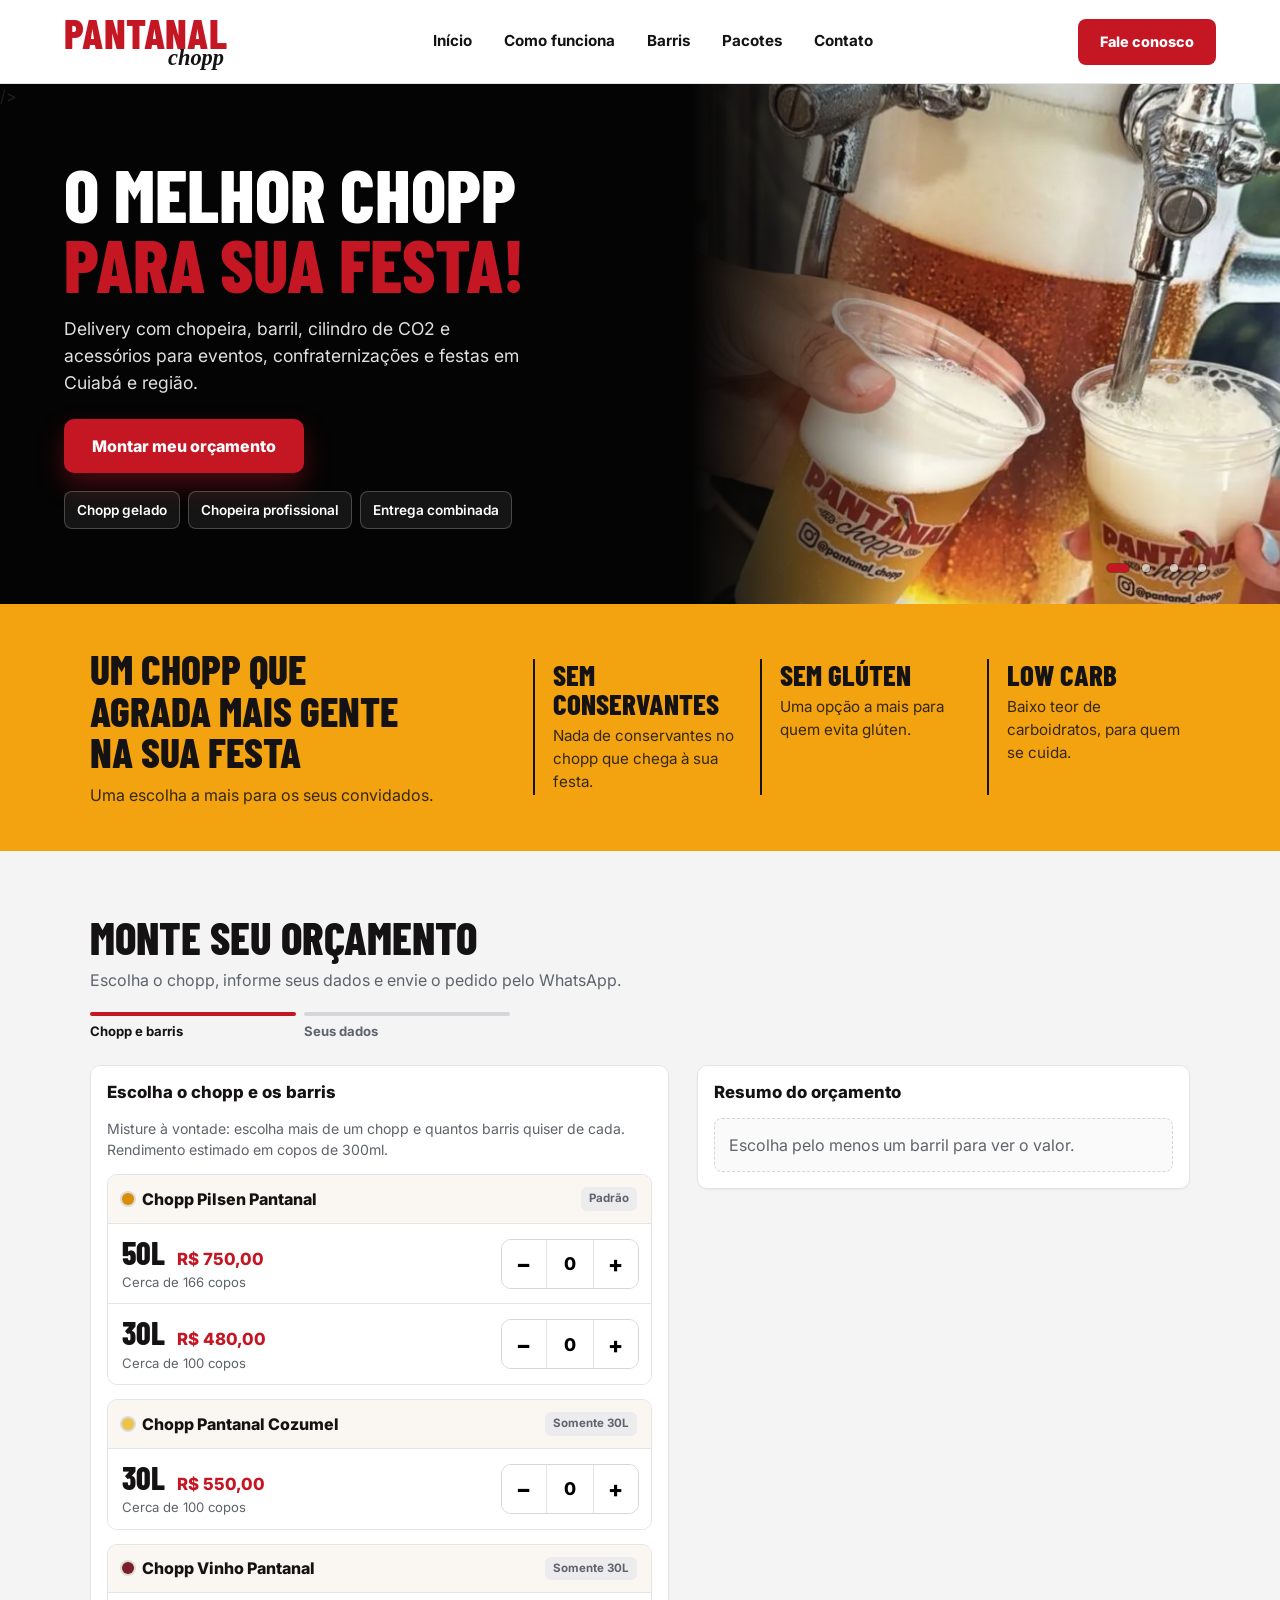
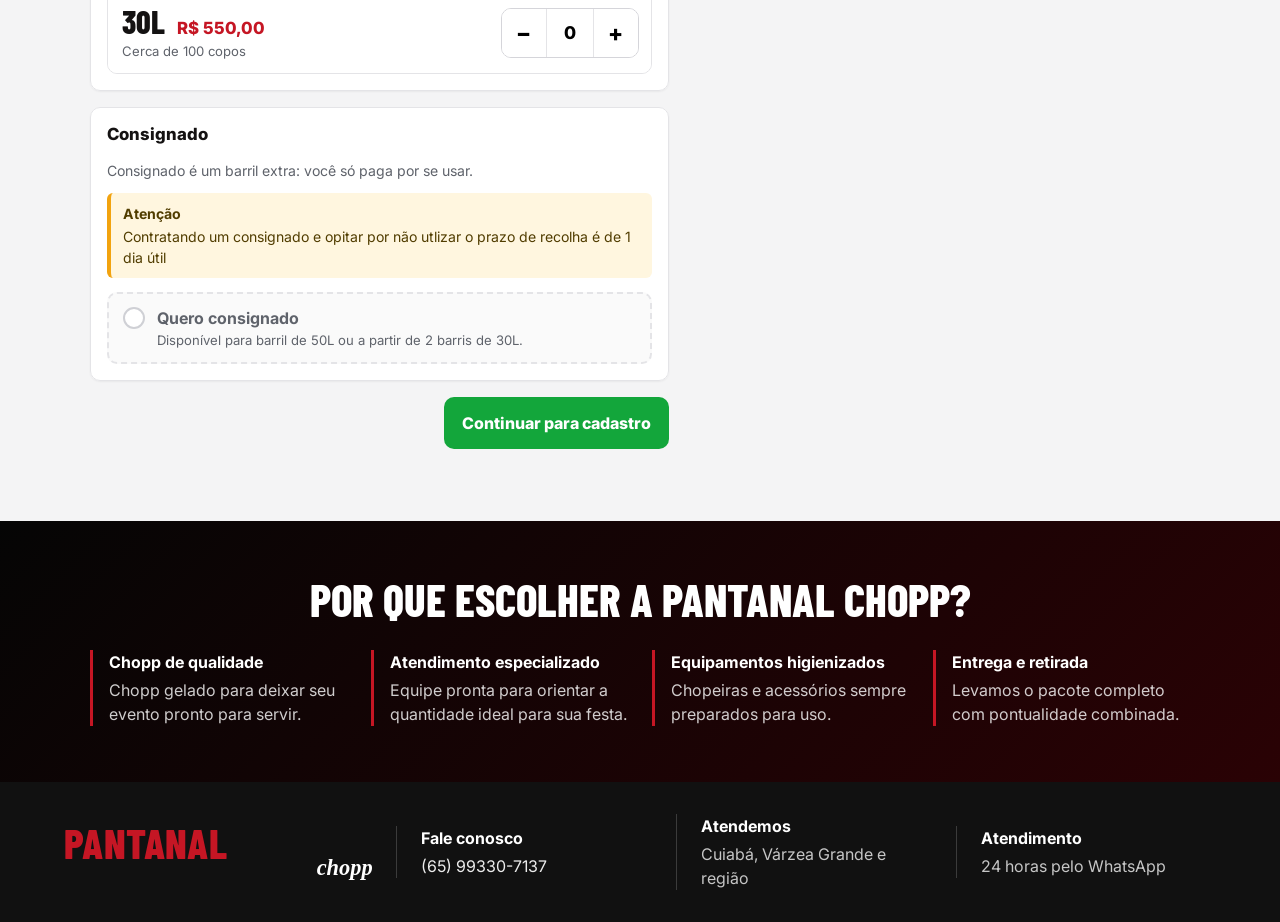
==== atualizado/index (2).html @ a0711509 "Atualizando o projeto com novas alterações" ====
<!doctype html>
<html lang="pt-BR">
  <head>
    <meta charset="UTF-8" />
    <meta name="viewport" content="width=device-width, initial-scale=1.0, viewport-fit=cover" />
    <meta name="theme-color" content="#040404" />
    <title>Pantanal Chopp | Orçamento via WhatsApp</title>
    <link rel="preconnect" href="https://fonts.googleapis.com" />
    <link rel="preconnect" href="https://fonts.gstatic.com" crossorigin />
    <link
      href="https://fonts.googleapis.com/css2?family=Barlow+Condensed:wght@700;800&family=Inter:wght@400;500;600;700;800&display=swap"
      rel="stylesheet"
    />
    <link rel="stylesheet" href="styles (2).css" />
  </head>
  <body>
    <header class="site-header">
      <a class="brand" href="#inicio" aria-label="Pantanal Chopp">
        <span>Pantanal</span>
        <small>chopp</small>
      </a>

      <nav class="main-nav" id="mainNav" aria-label="Navegação principal">
        <a href="#inicio">Início</a>
        <a href="#como-funciona">Como funciona</a>
        <a href="#barris">Barris</a>
        <a href="#orcamento">Pacotes</a>
        <a href="#contato">Contato</a>
      </nav>

      <div class="header-actions">
        <a class="header-whatsapp" href="https://wa.me/5565993307137" target="_blank" rel="noopener">
          <span class="label-long">Fale conosco</span><span class="label-short">WhatsApp</span>
        </a>
        <button class="menu-toggle" id="menuToggle" type="button" aria-label="Abrir menu" aria-expanded="false" aria-controls="mainNav">
          <span></span><span></span><span></span>
        </button>
      </div>
    </header>

    <main>
      <section class="hero" id="inicio">
        <div class="hero-figure" id="heroFigure" role="group" aria-roledescription="carrossel" aria-label="Fotos da Pantanal Chopp">
       
          />
          <img
            class="hero-slide hero-slide--photo"
            src="slide-copos.jpg"
            alt="Dois copos de chopp Pantanal sendo servidos na chopeira"
            width="597"
            height="818"
            aria-hidden="true"
            style="--pos-m: center 80%; --pos-d: center 55%"
          />
          <img
            class="hero-slide hero-slide--photo"
            src="slide-campeao.jpg"
            alt="Pantanal Chopp Cuiabá, campeão no concurso Brasil Cup, com taça de chopp e troféus"
            width="778"
            height="984"
            aria-hidden="true"
            style="--pos-m: center 6%; --pos-d: center 10%"
          />
          <img
            class="hero-slide hero-slide--photo"
            src="slide-caneca.jpg"
            alt="Caneca de chopp gelada com a marca Pantanal Chopp"
            width="1024"
            height="1024"
            aria-hidden="true"
            style="--pos-m: center 50%; --pos-d: center 45%"
          />
          <img
            class="hero-slide hero-slide--photo"
            src="slide-caneca-rosa.jpg"
            alt="Mulher segurando caneca de chopp Pantanal Chopp em uma festa"
            width="680"
            height="1024"
            aria-hidden="true"
            style="--pos-m: center 50%; --pos-d: center 50%"
          />
          <div class="hero-dots" id="heroDots"></div>
        </div>

        <div class="hero-content">
          <h1>O melhor chopp <span>para sua festa!</span></h1>
          <p>
            Delivery com chopeira, barril, cilindro de CO2 e acessórios para eventos,
            confraternizações e festas em Cuiabá e região.
          </p>

          <a class="hero-cta" href="#orcamento">Montar meu orçamento</a>

          <ul class="hero-badges" aria-label="Diferenciais">
            <li>Chopp gelado</li>
            <li>Chopeira profissional</li>
            <li>Entrega combinada</li>
          </ul>
        </div>
      </section>

      <section class="perks" aria-labelledby="perks-title">
        <div class="perks-inner">
          <div class="perks-lead">
            <h2 id="perks-title">Um chopp que agrada mais gente na sua festa</h2>
            <p>Uma escolha a mais para os seus convidados.</p>
          </div>

          <ul class="perks-list">
            <li>
              <strong>Sem conservantes</strong>
              <span>Nada de conservantes no chopp que chega à sua festa.</span>
            </li>
            <li>
              <strong>Sem glúten</strong>
              <span>Uma opção a mais para quem evita glúten.</span>
            </li>
            <li>
              <strong>Low carb</strong>
              <span>Baixo teor de carboidratos, para quem se cuida.</span>
            </li>
          </ul>
        </div>
      </section>

      <section class="budget-section" id="orcamento">
        <div class="section-heading">
          <h2>Monte seu orçamento</h2>
          <p>Escolha o chopp, informe seus dados e envie o pedido pelo WhatsApp.</p>
        </div>

        <form class="budget-grid" id="budgetForm" data-step="1" novalidate>
          <ol class="progress" aria-label="Etapas do orçamento">
            <li><span>Chopp e barris</span></li>
            <li><span>Seus dados</span></li>
          </ol>

          <div class="steps">
            <section class="form-step is-active" data-step="1" aria-label="Etapa de orçamento">
              <fieldset class="panel" id="barris">
                <legend>Escolha o chopp e os barris</legend>
                <p class="panel-hint">Misture à vontade: escolha mais de um chopp e quantos barris quiser de cada. Rendimento estimado em copos de 300ml.</p>

                <div class="beer-list">
                  <div class="beer" role="group" aria-labelledby="beer-pilsen" style="--beer: #d98e04">
                    <div class="beer-head">
                      <h3 id="beer-pilsen">Chopp Pilsen Pantanal</h3>
                      <span class="beer-tag">Padrão</span>
                    </div>
                    <div class="keg-row">
                      <div class="keg-info">
                        <strong>50L</strong>
                        <small>Cerca de 166 copos</small>
                        <em>R$ 750,00</em>
                      </div>
                      <div class="quantity-control keg-qty" role="group" aria-label="Quantidade de barris de 50L de Chopp Pilsen Pantanal">
                        <button type="button" data-target="qty-pilsen-50" data-delta="-1" aria-label="Diminuir barris de 50L de Chopp Pilsen Pantanal">−</button>
                        <input
                          id="qty-pilsen-50"
                          name="qty-pilsen-50"
                          type="number"
                          min="0"
                          max="20"
                          value="0"
                          inputmode="numeric"
                          data-keg
                          data-beer="Chopp Pilsen Pantanal"
                          data-short="Pilsen"
                          data-size="50L"
                          data-liters="50"
                          data-cups="166"
                          data-price="750"
                          aria-label="Quantidade de barris de 50L de Chopp Pilsen Pantanal"
                        />
                        <button type="button" data-target="qty-pilsen-50" data-delta="1" aria-label="Aumentar barris de 50L de Chopp Pilsen Pantanal">+</button>
                      </div>
                    </div>
                    <div class="keg-row">
                      <div class="keg-info">
                        <strong>30L</strong>
                        <small>Cerca de 100 copos</small>
                        <em>R$ 480,00</em>
                      </div>
                      <div class="quantity-control keg-qty" role="group" aria-label="Quantidade de barris de 30L de Chopp Pilsen Pantanal">
                        <button type="button" data-target="qty-pilsen-30" data-delta="-1" aria-label="Diminuir barris de 30L de Chopp Pilsen Pantanal">−</button>
                        <input
                          id="qty-pilsen-30"
                          name="qty-pilsen-30"
                          type="number"
                          min="0"
                          max="20"
                          value="0"
                          inputmode="numeric"
                          data-keg
                          data-beer="Chopp Pilsen Pantanal"
                          data-short="Pilsen"
                          data-size="30L"
                          data-liters="30"
                          data-cups="100"
                          data-price="480"
                          aria-label="Quantidade de barris de 30L de Chopp Pilsen Pantanal"
                        />
                        <button type="button" data-target="qty-pilsen-30" data-delta="1" aria-label="Aumentar barris de 30L de Chopp Pilsen Pantanal">+</button>
                      </div>
                    </div>
                  </div>
                  <div class="beer" role="group" aria-labelledby="beer-cozumel" style="--beer: #ecc24a">
                    <div class="beer-head">
                      <h3 id="beer-cozumel">Chopp Pantanal Cozumel</h3>
                      <span class="beer-tag">Somente 30L</span>
                    </div>
                    <div class="keg-row">
                      <div class="keg-info">
                        <strong>30L</strong>
                        <small>Cerca de 100 copos</small>
                        <em>R$ 550,00</em>
                      </div>
                      <div class="quantity-control keg-qty" role="group" aria-label="Quantidade de barris de 30L de Chopp Pantanal Cozumel">
                        <button type="button" data-target="qty-cozumel-30" data-delta="-1" aria-label="Diminuir barris de 30L de Chopp Pantanal Cozumel">−</button>
                        <input
                          id="qty-cozumel-30"
                          name="qty-cozumel-30"
                          type="number"
                          min="0"
                          max="20"
                          value="0"
                          inputmode="numeric"
                          data-keg
                          data-beer="Chopp Pantanal Cozumel"
                          data-short="Cozumel"
                          data-size="30L"
                          data-liters="30"
                          data-cups="100"
                          data-price="550"
                          aria-label="Quantidade de barris de 30L de Chopp Pantanal Cozumel"
                        />
                        <button type="button" data-target="qty-cozumel-30" data-delta="1" aria-label="Aumentar barris de 30L de Chopp Pantanal Cozumel">+</button>
                      </div>
                    </div>
                  </div>
                  <div class="beer" role="group" aria-labelledby="beer-vinho" style="--beer: #7b1e2c">
                    <div class="beer-head">
                      <h3 id="beer-vinho">Chopp Vinho Pantanal</h3>
                      <span class="beer-tag">Somente 30L</span>
                    </div>
                    <div class="keg-row">
                      <div class="keg-info">
                        <strong>30L</strong>
                        <small>Cerca de 100 copos</small>
                        <em>R$ 550,00</em>
                      </div>
                      <div class="quantity-control keg-qty" role="group" aria-label="Quantidade de barris de 30L de Chopp Vinho Pantanal">
                        <button type="button" data-target="qty-vinho-30" data-delta="-1" aria-label="Diminuir barris de 30L de Chopp Vinho Pantanal">−</button>
                        <input
                          id="qty-vinho-30"
                          name="qty-vinho-30"
                          type="number"
                          min="0"
                          max="20"
                          value="0"
                          inputmode="numeric"
                          data-keg
                          data-beer="Chopp Vinho Pantanal"
                          data-short="Vinho"
                          data-size="30L"
                          data-liters="30"
                          data-cups="100"
                          data-price="550"
                          aria-label="Quantidade de barris de 30L de Chopp Vinho Pantanal"
                        />
                        <button type="button" data-target="qty-vinho-30" data-delta="1" aria-label="Aumentar barris de 30L de Chopp Vinho Pantanal">+</button>
                      </div>
                    </div>
                  </div>
                </div>

                <p class="form-error" id="budgetError" role="alert"></p>
              </fieldset>

              <fieldset class="panel consign-panel is-locked" id="consignPanel">
                <legend>Consignado</legend>
                <p class="panel-hint">Consignado é um barril extra: você só paga por se usar.</p>

                <div class="consign-warning" role="note">
                  <strong>Atenção</strong>
                  <p>Contratando um consignado e opitar por não utlizar o prazo de recolha é de 1 dia útil</p>
                </div>

                <label class="consign-toggle">
                  <input type="checkbox" id="consignado" name="consignado" disabled />
                  <span class="check"></span>
                  <span class="consign-text">
                    <strong>Quero consignado</strong>
                    <small id="consignHint">Disponível para barril de 50L ou a partir de 2 barris de 30L.</small>
                  </span>
                </label>

                <div class="consign-options" id="consignOptions">
                  <p class="consign-question" id="consignQuestion">Qual barril você quer no consignado?</p>
                  <div class="consign-choices" role="radiogroup" aria-labelledby="consignQuestion">
                    <label class="consign-choice">
                      <input type="radio" name="consignKeg" value="50L Pilsen" data-size="50L" data-beer="Chopp Pilsen Pantanal" data-short="Pilsen" />
                      <span class="check"></span>
                      <span><strong>50L</strong> · Chopp Pilsen Pantanal</span>
                    </label>
                    <label class="consign-choice">
                      <input type="radio" name="consignKeg" value="30L Pilsen" data-size="30L" data-beer="Chopp Pilsen Pantanal" data-short="Pilsen" />
                      <span class="check"></span>
                      <span><strong>30L</strong> · Chopp Pilsen Pantanal</span>
                    </label>
                 
        
                  </div>
                  <p class="form-error" id="consignError" role="alert"></p>
                </div>
              </fieldset>

              <div class="step-actions">
                <button class="next-button" type="button" id="goToCustomerData">Continuar para cadastro</button>
              </div>
            </section>

            <section class="form-step" data-step="2" aria-label="Etapa de cadastro">
              <section class="panel customer-panel">
                <h2>Seus dados</h2>

                <label>
                  Nome completo
                  <input id="name" name="name" type="text" placeholder="Digite seu nome completo" autocomplete="name" required />
                </label>

                <label>
                  CPF ou CNPJ
                  <input
                    id="document"
                    name="document"
                    type="text"
                    inputmode="numeric"
                    placeholder="Somente números"
                    autocomplete="off"
                    required
                    maxlength="18"
                  />
                  <small class="field-help">CPF tem 11 dígitos. CNPJ tem 14 dígitos.</small>
                </label>

                <label>
                  WhatsApp
                  <input id="phone" name="phone" type="tel" placeholder="(65) 9 9999-9999" autocomplete="tel" required />
                </label>

                <label>
                  Endereço de entrega
                  <input id="address" name="address" type="text" placeholder="Rua, número, bairro e cidade" autocomplete="street-address" required />
                </label>

                <div class="two-columns">
                  <label>
                    Data da entrega
                    <input id="date" name="date" type="date" required />
                  </label>

                  <label>
                    Hora da entrega
                    <input id="time" name="time" type="time" required />
                  </label>
                </div>

                <fieldset class="voltage-field">
                  <legend>Voltagem do local de instalação</legend>
                  <div class="segmented">
                    <label>
                      <input type="radio" name="voltage" value="127V" required />
                      <span>127V</span>
                    </label>
                    <label>
                      <input type="radio" name="voltage" value="220V" required />
                      <span>220V</span>
                    </label>
                  </div>
                </fieldset>

                <label>
                  Observações
                  <textarea id="notes" name="notes" rows="3" placeholder="Opcional"></textarea>
                </label>

                <div class="step-actions split-actions">
                  <button class="back-button" type="button" id="backToBudget">Voltar</button>
                  <button class="submit-button" type="submit">Receber orçamento no WhatsApp</button>
                </div>

                <p class="privacy">Seus dados serão usados apenas para montar o atendimento.</p>
              </section>
            </section>
          </div>

          <aside class="sidebar">
            <section class="panel summary is-empty" id="budgetSummary" aria-live="polite">
              <h2>Resumo do orçamento</h2>
              <p class="summary-empty" id="summaryEmpty">Escolha pelo menos um barril para ver o valor.</p>
              <dl>
                <div class="summary-items">
                  <dt>Barris</dt>
                  <dd id="summaryKeg">-</dd>
                </div>
                <div>
                  <dt>Volume total</dt>
                  <dd id="summaryLiters">-</dd>
                </div>
                <div>
                  <dt>Rendimento em copos de 300ml</dt>
                  <dd id="summaryCups">-</dd>
                </div>
                <div>
                  <dt>Consignado</dt>
                  <dd id="summaryConsign">Não</dd>
                </div>
                <div class="summary-energy">
                  <dt>Energia</dt>
                  <dd id="summaryVoltage">Informe no cadastro</dd>
                </div>
                <div class="summary-total">
                  <dt>Total estimado</dt>
                  <dd id="summaryTotal">-</dd>
                </div>
              </dl>
            </section>
          </aside>

          <div class="action-bar" id="actionBar">
            <div class="action-total">
              <span id="barLabel">Total estimado</span>
              <strong id="barTotal">Escolha um barril</strong>
            </div>
            <button class="bar-button" type="button" id="barAction">Continuar</button>
          </div>
        </form>
      </section>

      <section class="benefits" id="como-funciona">
        <h2>Por que escolher a Pantanal Chopp?</h2>
        <div class="benefit-grid">
          <article>
            <strong>Chopp de qualidade</strong>
            <p>Chopp gelado para deixar seu evento pronto para servir.</p>
          </article>
          <article>
            <strong>Atendimento especializado</strong>
            <p>Equipe pronta para orientar a quantidade ideal para sua festa.</p>
          </article>
          <article>
            <strong>Equipamentos higienizados</strong>
            <p>Chopeiras e acessórios sempre preparados para uso.</p>
          </article>
          <article>
            <strong>Entrega e retirada</strong>
            <p>Levamos o pacote completo com pontualidade combinada.</p>
          </article>
        </div>
      </section>
    </main>

    <footer class="site-footer" id="contato">
      <a class="brand footer-brand" href="#inicio" aria-label="Pantanal Chopp">
        <span>Pantanal</span>
        <small>chopp</small>
      </a>

      <div>
        <strong>Fale conosco</strong>
        <a href="https://wa.me/5565993307137" target="_blank" rel="noopener">(65) 99330-7137</a>
      </div>

      <div>
        <strong>Atendemos</strong>
        <p>Cuiabá, Várzea Grande e região</p>
      </div>

      <div>
        <strong>Atendimento</strong>
        <p>24 horas pelo WhatsApp</p>
      </div>
    </footer>

    <script src="script (2).js"></script>
  </body>
</html>
---- atualizado/styles (2).css ----
:root {
  --red: #c51624;
  --red-dark: #9f111c;
  --ink: #141212;
  --muted: #5f636b;
  --line: #e4e4e7;
  --paper: #f4f4f5;
  --night: #040404;
  --amber: #f2a30f;
  --amber-soft: #fff6df;
  --green: #13a63b;
  --green-dark: #0f8d32;
  --radius: 10px;
  --pad: clamp(16px, 5vw, 80px);
  --display: "Barlow Condensed", "Arial Narrow", Arial, sans-serif;
  --body: "Inter", Arial, sans-serif;
}

* {
  box-sizing: border-box;
}

html {
  scroll-behavior: smooth;
  scroll-padding-top: 72px;
  -webkit-text-size-adjust: 100%;
  text-size-adjust: 100%;
}

body {
  margin: 0;
  color: var(--ink);
  font-family: var(--body);
  line-height: 1.5;
  background: #fff;
  overflow-x: clip;
  -webkit-tap-highlight-color: transparent;
}

img {
  display: block;
  max-width: 100%;
}

a {
  color: inherit;
  text-decoration: none;
}

button,
input,
textarea {
  font: inherit;
}

:focus-visible {
  outline: 3px solid rgba(197, 22, 36, 0.5);
  outline-offset: 2px;
}

/* ---------- Header ---------- */

.site-header {
  position: sticky;
  top: 0;
  z-index: 30;
  display: flex;
  align-items: center;
  justify-content: space-between;
  gap: 12px;
  height: 64px;
  padding: 0 16px;
  background: #fff;
  border-bottom: 1px solid var(--line);
}

.brand {
  display: inline-flex;
  flex-direction: column;
  line-height: 0.82;
  text-transform: uppercase;
}

.brand span {
  color: var(--red);
  font-family: var(--display);
  font-size: 1.75rem;
  font-weight: 800;
  letter-spacing: 0.01em;
}

.brand small {
  align-self: flex-end;
  margin-right: 0.15em;
  color: var(--ink);
  font-family: Georgia, "Times New Roman", serif;
  font-size: 1.1rem;
  font-style: italic;
  font-weight: 700;
  text-transform: lowercase;
}

.header-actions {
  display: flex;
  flex-shrink: 0;
  align-items: center;
  gap: 8px;
}

.label-long {
  display: none;
}

.header-whatsapp {
  display: inline-flex;
  align-items: center;
  justify-content: center;
  min-height: 42px;
  padding: 0 14px;
  border-radius: 8px;
  color: #fff;
  background: var(--red);
  font-size: 0.9rem;
  font-weight: 800;
  white-space: nowrap;
}

.header-whatsapp:hover {
  background: var(--red-dark);
}

.menu-toggle {
  display: grid;
  align-content: center;
  justify-items: center;
  gap: 5px;
  width: 44px;
  height: 44px;
  padding: 0;
  border: 1px solid var(--line);
  border-radius: 8px;
  background: #fff;
  cursor: pointer;
}

.menu-toggle span {
  width: 20px;
  height: 2px;
  border-radius: 2px;
  background: var(--ink);
  transition: transform 160ms ease, opacity 160ms ease;
}

.menu-toggle[aria-expanded="true"] span:nth-child(1) {
  transform: translateY(7px) rotate(45deg);
}

.menu-toggle[aria-expanded="true"] span:nth-child(2) {
  opacity: 0;
}

.menu-toggle[aria-expanded="true"] span:nth-child(3) {
  transform: translateY(-7px) rotate(-45deg);
}

.main-nav {
  position: absolute;
  top: 100%;
  left: 0;
  right: 0;
  display: none;
  flex-direction: column;
  background: #fff;
  border-bottom: 1px solid var(--line);
  box-shadow: 0 18px 30px rgba(0, 0, 0, 0.12);
}

.main-nav.is-open {
  display: flex;
}

.main-nav a {
  padding: 16px 20px;
  border-top: 1px solid var(--line);
  font-weight: 700;
}

.main-nav a:first-child {
  border-top: 0;
}

.main-nav a:hover {
  color: var(--red);
}

/* ---------- Hero ---------- */

.hero {
  position: relative;
  color: #fff;
  background: var(--night);
  overflow: hidden;
}

.hero-figure {
  position: relative;
  height: 270px;
}

.hero-slide {
  position: absolute;
  inset: 0;
  width: 100%;
  height: 100%;
  object-fit: cover;
  object-position: var(--pos-m, center);
  opacity: 0;
  transition: opacity 900ms ease;
}

.hero-slide.is-active {
  opacity: 1;
}

.hero-dots {
  position: absolute;
  right: 12px;
  bottom: 30px;
  z-index: 2;
  display: flex;
}

.hero-dot {
  display: grid;
  place-items: center;
  width: 28px;
  height: 28px;
  padding: 0;
  border: 0;
  background: none;
  cursor: pointer;
}

.hero-dot::before {
  content: "";
  width: 8px;
  height: 8px;
  border-radius: 8px;
  background: rgba(255, 255, 255, 0.6);
  box-shadow: 0 0 0 1px rgba(0, 0, 0, 0.35);
  transition: width 200ms ease, background 200ms ease;
}

.hero-dot[aria-current="true"]::before {
  width: 22px;
  background: var(--red);
}

.hero-figure::after {
  content: "";
  position: absolute;
  inset: 0;
  background: linear-gradient(to bottom, rgba(4, 4, 4, 0) 45%, var(--night) 100%);
}

.hero-content {
  position: relative;
  padding: 0 20px 32px;
  margin-top: -18px;
}

.hero h1 {
  margin: 0;
  font-family: var(--display);
  font-size: clamp(2.7rem, 13.5vw, 3.8rem);
  font-weight: 800;
  line-height: 0.95;
  text-transform: uppercase;
}

.hero h1 span {
  display: block;
  color: var(--red);
}

.hero p {
  max-width: 520px;
  margin: 16px 0 0;
  color: rgba(255, 255, 255, 0.88);
  font-size: 1rem;
  line-height: 1.55;
}

.hero-cta {
  display: flex;
  align-items: center;
  justify-content: center;
  min-height: 54px;
  margin-top: 22px;
  border-radius: var(--radius);
  color: #fff;
  background: var(--red);
  font-weight: 800;
  box-shadow: 0 12px 26px rgba(197, 22, 36, 0.35);
}

.hero-cta:hover {
  background: var(--red-dark);
}

.hero-badges {
  display: flex;
  flex-wrap: wrap;
  gap: 8px;
  margin: 18px 0 0;
  padding: 0;
  list-style: none;
}

.hero-badges li {
  padding: 8px 12px;
  border: 1px solid rgba(255, 255, 255, 0.22);
  border-radius: 8px;
  background: rgba(255, 255, 255, 0.07);
  font-size: 0.85rem;
  font-weight: 600;
}

/* ---------- Diferenciais ---------- */

.perks {
  padding: 22px 20px 30px;
  color: var(--ink);
  background: var(--amber);
}

.perks-inner {
  display: grid;
  gap: 20px;
  width: min(1100px, 100%);
  margin: 0 auto;
}

.perks h2 {
  margin: 0;
  text-wrap: balance;
  font-family: var(--display);
  font-size: 2.1rem;
  font-weight: 800;
  line-height: 1;
  text-transform: uppercase;
}

.perks-lead p {
  margin: 10px 0 0;
  max-width: 46ch;
  color: rgba(20, 18, 18, 0.85);
}

.perks-list {
  display: grid;
  margin: 0;
  padding: 0;
  list-style: none;
}

.perks-list li {
  padding: 14px 0;
  border-top: 2px solid var(--ink);
}

.perks-list strong {
  display: block;
  font-family: var(--display);
  font-size: 1.8rem;
  font-weight: 800;
  line-height: 1;
  text-transform: uppercase;
}

.perks-list span {
  display: block;
  margin-top: 6px;
  color: rgba(20, 18, 18, 0.85);
  font-size: 0.95rem;
}

/* ---------- Orçamento ---------- */

.budget-section {
  padding: 32px 16px 40px;
  background: var(--paper);
}

.section-heading {
  width: min(1100px, 100%);
  margin: 0 auto 20px;
}

.section-heading h2,
.benefits h2 {
  margin: 0;
  font-family: var(--display);
  font-size: 2.2rem;
  font-weight: 800;
  line-height: 1;
  text-transform: uppercase;
}

.section-heading p {
  margin: 8px 0 0;
  color: var(--muted);
}

.budget-grid {
  display: flex;
  flex-direction: column;
  gap: 16px;
  width: min(640px, 100%);
  margin: 0 auto;
}

.budget-grid,
.steps,
.sidebar,
.panel,
.form-step {
  min-width: 0;
}

.steps,
.sidebar {
  display: grid;
  align-content: start;
  gap: 16px;
}

.form-step {
  display: none;
  align-content: start;
  gap: 16px;
}

.form-step.is-active {
  display: grid;
}

/* Progresso */

.progress {
  display: flex;
  gap: 8px;
  order: -2;
  margin: 0;
  padding: 0;
  list-style: none;
}

.progress li {
  display: grid;
  flex: 1;
  gap: 6px;
  color: var(--muted);
  font-size: 0.82rem;
  font-weight: 700;
}

.progress li::before {
  content: "";
  height: 4px;
  border-radius: 4px;
  background: #d5d5da;
}

.budget-grid[data-step="1"] .progress li:first-child,
.budget-grid[data-step="2"] .progress li {
  color: var(--ink);
}

.budget-grid[data-step="1"] .progress li:first-child::before,
.budget-grid[data-step="2"] .progress li::before {
  background: var(--red);
}

/* Painéis */

.panel {
  margin: 0;
  padding: 16px;
  border: 1px solid var(--line);
  border-radius: var(--radius);
  background: #fff;
  box-shadow: 0 1px 2px rgba(20, 18, 18, 0.05);
}

.panel legend,
.customer-panel h2,
.summary h2 {
  margin: 0 0 14px;
  padding: 0;
  font-size: 1.05rem;
  font-weight: 800;
  line-height: 1.3;
}

.panel legend {
  float: left;
  width: 100%;
}

.panel legend + * {
  clear: both;
}

/* Barris */

.panel-hint {
  margin: 0 0 14px;
  color: var(--muted);
  font-size: 0.88rem;
}

.beer-list {
  display: grid;
  gap: 14px;
}

.beer {
  overflow: hidden;
  border: 1px solid var(--line);
  border-radius: var(--radius);
  background: #fff;
}

.beer-head {
  display: flex;
  align-items: center;
  justify-content: space-between;
  gap: 10px;
  padding: 12px 14px;
  background: #faf7f2;
  border-bottom: 1px solid var(--line);
}

.beer-head h3 {
  display: flex;
  align-items: center;
  gap: 8px;
  margin: 0;
  font-size: 1rem;
  font-weight: 800;
  line-height: 1.25;
}

.beer-head h3::before {
  content: "";
  flex-shrink: 0;
  width: 12px;
  height: 12px;
  border-radius: 50%;
  background: var(--beer, var(--amber));
  box-shadow: 0 0 0 2px rgba(20, 18, 18, 0.12);
}

.beer-tag {
  flex-shrink: 0;
  padding: 3px 8px;
  border-radius: 6px;
  color: var(--muted);
  background: #ececef;
  font-size: 0.72rem;
  font-weight: 700;
}

.keg-row {
  display: flex;
  align-items: center;
  justify-content: space-between;
  gap: 12px;
  padding: 12px 12px 12px 14px;
  background: #fff;
  box-shadow: inset 4px 0 0 transparent;
  transition: box-shadow 160ms ease, background 160ms ease;
}

.keg-row + .keg-row {
  border-top: 1px solid var(--line);
}

.keg-row.is-selected {
  background: #fff7f7;
  box-shadow: inset 4px 0 0 var(--red);
}

.keg-info {
  display: grid;
  grid-template-columns: auto minmax(0, 1fr);
  align-items: baseline;
  column-gap: 12px;
  row-gap: 2px;
  min-width: 0;
}

.keg-info strong {
  grid-column: 1;
  grid-row: 1;
  font-family: var(--display);
  font-size: 2rem;
  font-weight: 800;
  line-height: 1;
}

.keg-info small {
  grid-column: 1 / -1;
  grid-row: 2;
  color: var(--muted);
  font-size: 0.82rem;
  line-height: 1.35;
}

.keg-info em {
  grid-column: 2;
  grid-row: 1;
  white-space: nowrap;
  color: var(--red);
  font-size: 1.05rem;
  font-style: normal;
  font-weight: 800;
}

/* Consignado */

.consign-toggle {
  display: flex;
  align-items: flex-start;
  gap: 12px;
  padding: 12px 14px;
  border: 2px solid var(--line);
  border-radius: var(--radius);
  background: #fff;
  cursor: pointer;
  transition: border-color 160ms ease, box-shadow 160ms ease, opacity 160ms ease;
}

.consign-toggle:has(input:checked) {
  border-color: var(--red);
  box-shadow: 0 10px 24px rgba(197, 22, 36, 0.12);
}

.consign-toggle:has(input:focus-visible) {
  outline: 3px solid rgba(197, 22, 36, 0.4);
  outline-offset: 2px;
}

.consign-toggle input {
  position: absolute;
  width: 1px;
  height: 1px;
  opacity: 0;
  pointer-events: none;
}

.consign-text {
  display: grid;
  gap: 2px;
}

.consign-text small {
  color: var(--muted);
  font-size: 0.82rem;
  line-height: 1.35;
}

.consign-panel.is-locked .consign-toggle {
  border-style: dashed;
  background: #fafafa;
  cursor: not-allowed;
}

.consign-panel.is-locked .consign-text strong {
  color: var(--muted);
}

.consign-panel .panel-hint {
  margin-bottom: 12px;
}

.consign-warning {
  display: grid;
  gap: 2px;
  margin-bottom: 14px;
  padding: 10px 12px;
  border-left: 4px solid var(--amber);
  border-radius: 6px;
  color: #513d00;
  background: var(--amber-soft);
  font-size: 0.88rem;
}

.consign-warning p {
  margin: 0;
}

.consign-options {
  display: none;
  gap: 10px;
  margin-top: 14px;
}

.consign-panel.is-open .consign-options {
  display: grid;
}

.consign-question {
  margin: 0;
  font-size: 0.92rem;
  font-weight: 800;
}

.consign-choices {
  display: grid;
  gap: 8px;
}

.consign-choice {
  position: relative;
  display: flex;
  align-items: center;
  gap: 12px;
  min-height: 52px;
  padding: 10px 14px;
  border: 2px solid var(--line);
  border-radius: var(--radius);
  background: #fff;
  font-size: 0.92rem;
  cursor: pointer;
  transition: border-color 160ms ease, box-shadow 160ms ease;
}

.consign-choice:has(input:checked) {
  border-color: var(--red);
  box-shadow: 0 8px 20px rgba(197, 22, 36, 0.12);
}

.consign-choice:has(input:focus-visible) {
  outline: 3px solid rgba(197, 22, 36, 0.4);
  outline-offset: 2px;
}

.consign-choice input {
  position: absolute;
  width: 1px;
  height: 1px;
  opacity: 0;
  pointer-events: none;
}

.consign-choice .check {
  margin-top: 0;
}

.consign-choice input:checked ~ .check {
  border-color: var(--red);
  background: var(--red);
}

.consign-choice input:checked ~ .check::after {
  opacity: 1;
}

.check {
  position: relative;
  flex-shrink: 0;
  width: 22px;
  height: 22px;
  margin-top: 1px;
  border: 2px solid #cfd0d5;
  border-radius: 50%;
  background: #fff;
}

.check::after {
  content: "";
  position: absolute;
  left: 6px;
  top: 2px;
  width: 6px;
  height: 11px;
  border: solid #fff;
  border-width: 0 2px 2px 0;
  opacity: 0;
  transform: rotate(45deg);
}

.consign-toggle input:checked ~ .check {
  border-color: var(--red);
  background: var(--red);
}

.consign-toggle input:checked ~ .check::after {
  opacity: 1;
}

.form-error {
  min-height: 0;
  margin: 0;
  color: var(--red);
  font-size: 0.92rem;
  font-weight: 700;
}

.form-error:not(:empty) {
  margin-top: 12px;
}

/* Quantidade */

.quantity-control {
  display: grid;
  grid-template-columns: 60px minmax(0, 1fr) 60px;
  width: 100%;
  overflow: hidden;
  border: 1px solid #d5d5da;
  border-radius: var(--radius);
  background: #fff;
}

.quantity-control button,
.quantity-control input {
  width: 100%;
  height: 56px;
  border: 0;
  background: #fff;
  text-align: center;
  font-size: 1.25rem;
  font-weight: 800;
}

.quantity-control button {
  font-size: 1.6rem;
  cursor: pointer;
}

.quantity-control button:active {
  color: var(--red);
  background: #fff2f3;
}

.quantity-control input {
  min-width: 0;
  border-inline: 1px solid var(--line);
  appearance: textfield;
  -moz-appearance: textfield;
}

.quantity-control input::-webkit-outer-spin-button,
.quantity-control input::-webkit-inner-spin-button {
  margin: 0;
  -webkit-appearance: none;
}

.keg-qty {
  flex-shrink: 0;
  width: 138px;
  grid-template-columns: 44px minmax(0, 1fr) 44px;
}

.keg-qty button,
.keg-qty input {
  height: 48px;
  font-size: 1.1rem;
}

.keg-qty button {
  font-size: 1.4rem;
}

.notice {
  margin: 0;
  padding: 10px 12px;
  border-radius: 8px;
  color: #513d00;
  background: var(--amber-soft);
  font-size: 0.86rem;
}

/* Cadastro */

.customer-panel {
  display: grid;
  gap: 14px;
}

.customer-panel h2 {
  float: none;
  margin: 0;
}

.customer-panel label {
  display: grid;
  gap: 6px;
  font-size: 0.9rem;
  font-weight: 700;
}

.field-help {
  color: var(--muted);
  font-size: 0.78rem;
  font-weight: 500;
}

.customer-panel input,
.customer-panel textarea {
  display: block;
  width: 100%;
  min-width: 0;
  max-width: 100%;
  min-height: 52px;
  padding: 12px 14px;
  border: 1px solid #d5d5da;
  border-radius: 8px;
  outline: 0;
  background: #fff;
  color: var(--ink);
  font-size: 1rem;
  font-weight: 500;
}

.customer-panel input[type="text"],
.customer-panel input[type="tel"],
.customer-panel textarea {
  -webkit-appearance: none;
  appearance: none;
}

.customer-panel input[type="date"],
.customer-panel input[type="time"] {
  color-scheme: light;
}

.customer-panel textarea {
  resize: vertical;
}

.customer-panel input:focus,
.customer-panel textarea:focus {
  border-color: var(--red);
  box-shadow: 0 0 0 3px rgba(197, 22, 36, 0.14);
}

.two-columns {
  display: grid;
  grid-template-columns: repeat(2, minmax(0, 1fr));
  gap: 12px;
}

.voltage-field {
  display: grid;
  gap: 8px;
  min-width: 0;
  margin: 0;
  padding: 0;
  border: 0;
}

.voltage-field legend {
  float: none;
  width: auto;
  margin: 0 0 8px;
  padding: 0;
  font-size: 0.9rem;
  font-weight: 700;
}

.segmented {
  display: grid;
  grid-template-columns: repeat(2, minmax(0, 1fr));
  width: 100%;
  overflow: hidden;
  border: 1px solid #d5d5da;
  border-radius: 8px;
}

.customer-panel .segmented label {
  position: relative;
  display: block;
  cursor: pointer;
}

.customer-panel .segmented input {
  position: absolute;
  top: 0;
  left: 0;
  width: 1px;
  min-height: 0;
  height: 1px;
  padding: 0;
  opacity: 0;
}

.segmented span {
  display: grid;
  place-items: center;
  min-height: 52px;
  background: #fff;
  font-weight: 800;
}

.segmented label + label span {
  border-left: 1px solid var(--line);
}

.segmented input:checked + span {
  color: #fff;
  background: var(--red);
}

.segmented input:focus-visible + span {
  outline: 3px solid rgba(197, 22, 36, 0.4);
  outline-offset: -3px;
}

.privacy {
  margin: 0;
  color: var(--muted);
  font-size: 0.82rem;
  text-align: center;
}

/* Botões de etapa (desktop) e voltar */

.step-actions {
  display: flex;
  justify-content: flex-end;
  gap: 12px;
}

.split-actions {
  display: grid;
  grid-template-columns: 130px minmax(0, 1fr);
}

.next-button,
.back-button,
.submit-button {
  min-height: 52px;
  padding: 0 18px;
  border: 0;
  border-radius: var(--radius);
  font-weight: 800;
  cursor: pointer;
}

.next-button,
.submit-button {
  color: #fff;
  background: var(--green);
}

.next-button:hover,
.submit-button:hover {
  background: var(--green-dark);
}

.back-button {
  color: var(--ink);
  background: #ececef;
}

.back-button:hover {
  background: #dfdfe3;
}

/* Resumo */

.summary dl {
  display: grid;
  grid-template-columns: repeat(2, minmax(0, 1fr));
  gap: 14px 12px;
  margin: 0;
}

.summary dl div {
  display: grid;
  align-content: start;
  gap: 2px;
}

.summary dt {
  color: var(--muted);
  font-size: 0.8rem;
}

.summary dd {
  margin: 0;
  font-weight: 800;
}

.summary-items {
  grid-column: 1 / -1;
}

.summary-items dd {
  white-space: pre-line;
}

.summary-energy {
  display: none;
}

.summary dl .summary-total {
  grid-column: 1 / -1;
  padding-top: 12px;
  border-top: 1px solid var(--line);
}

.summary dl .summary-total dd {
  color: var(--red);
  font-size: 1.5rem;
}

.summary-empty {
  display: none;
  margin: 0;
  padding: 14px;
  border: 1px dashed #d6d6dc;
  border-radius: 8px;
  color: var(--muted);
  background: #fafafa;
}

.summary.is-empty .summary-empty {
  display: block;
}

.summary.is-empty dl {
  display: none;
}

/* Barra de ação fixa (celular) */

.action-bar {
  position: sticky;
  bottom: calc(10px + env(safe-area-inset-bottom, 0px));
  z-index: 15;
  order: 5;
  display: flex;
  align-items: center;
  justify-content: space-between;
  gap: 12px;
  padding: 10px 10px 10px 16px;
  border-radius: 14px;
  color: #fff;
  background: #1a1414;
  box-shadow: 0 12px 30px rgba(0, 0, 0, 0.35);
}

.action-total {
  display: grid;
  min-width: 0;
}

.action-total span {
  color: rgba(255, 255, 255, 0.62);
  font-size: 0.72rem;
}

.action-total strong {
  overflow: hidden;
  font-size: 1.1rem;
  font-weight: 800;
  text-overflow: ellipsis;
  white-space: nowrap;
}

.bar-button {
  flex-shrink: 0;
  min-height: 48px;
  padding: 0 18px;
  border: 0;
  border-radius: 10px;
  color: #fff;
  background: var(--green);
  font-weight: 800;
  cursor: pointer;
}

.bar-button:active {
  background: var(--green-dark);
}

/* Em celular, quem manda é a barra fixa */
.form-step[data-step="1"] .step-actions,
.submit-button {
  display: none;
}

.split-actions {
  grid-template-columns: 1fr;
}

.budget-grid[data-step="1"] .sidebar {
  display: none;
}

.budget-grid[data-step="2"] .sidebar {
  order: -1;
}

/* ---------- Benefícios ---------- */

.benefits {
  padding: 40px 20px;
  color: #fff;
  background: linear-gradient(135deg, #050505, #2a0205);
}

.benefits h2 {
  text-align: center;
  font-size: 2rem;
}

.benefit-grid {
  display: grid;
  gap: 20px;
  width: min(1100px, 100%);
  margin: 28px auto 0;
}

.benefit-grid article {
  padding-left: 16px;
  border-left: 3px solid var(--red);
}

.benefit-grid strong {
  display: block;
  margin-bottom: 4px;
}

.benefit-grid p {
  margin: 0;
  color: rgba(255, 255, 255, 0.8);
  line-height: 1.5;
}

/* ---------- Rodapé ---------- */

.site-footer {
  display: grid;
  gap: 20px;
  padding: 32px 20px 40px;
  color: #fff;
  background: #111;
}

.footer-brand small {
  color: #fff;
}

.site-footer div {
  display: grid;
  gap: 4px;
  padding-top: 18px;
  border-top: 1px solid rgba(255, 255, 255, 0.16);
}

.site-footer p {
  margin: 0;
  color: rgba(255, 255, 255, 0.76);
}

.site-footer a:not(.brand) {
  color: rgba(255, 255, 255, 0.92);
}

/* ---------- Telas muito estreitas ---------- */

@media (max-width: 359px) {
  .header-whatsapp {
    display: none;
  }

  .two-columns {
    grid-template-columns: 1fr;
  }

  .keg-info {
    grid-template-columns: 1fr;
  }

  .keg-info strong,
  .keg-info em,
  .keg-info small {
    grid-column: 1;
    grid-row: auto;
  }

  .keg-qty {
    width: 126px;
  }
}

/* ---------- Tablet ---------- */

@media (min-width: 600px) {
  .label-long {
    display: inline;
  }

  .label-short {
    display: none;
  }

  .brand span {
    font-size: 2rem;
  }

  .hero-figure {
    height: 380px;
  }

  .hero-content {
    max-width: 640px;
    padding-inline: var(--pad);
  }

  .hero-cta {
    display: inline-flex;
    padding: 0 28px;
  }

  .benefit-grid {
    grid-template-columns: repeat(2, minmax(0, 1fr));
  }

  .site-footer {
    grid-template-columns: repeat(2, minmax(0, 1fr));
  }

  .footer-brand {
    grid-column: 1 / -1;
  }
}

/* ---------- Desktop ---------- */

@media (min-width: 981px) {
  html {
    scroll-padding-top: 96px;
  }

  .site-header {
    height: 84px;
    padding-inline: var(--pad);
  }

  .brand span {
    font-size: 2.6rem;
  }

  .brand small {
    font-size: 1.4rem;
  }

  .menu-toggle {
    display: none;
  }

  .main-nav {
    position: static;
    display: flex;
    flex-direction: row;
    gap: 32px;
    border: 0;
    box-shadow: none;
    background: transparent;
  }

  .main-nav a,
  .main-nav a:first-child {
    padding: 10px 0;
    border: 0;
    font-size: 0.95rem;
  }

  .header-whatsapp {
    min-height: 46px;
    padding: 0 22px;
  }

  .hero {
    display: grid;
    align-items: center;
    min-height: 520px;
  }

  .hero-figure {
    position: absolute;
    inset: 0;
    height: auto;
  }

  .hero-slide {
    object-position: var(--pos-d, center right);
  }

  .hero-slide--full {
    object-position: center right;
  }

  .hero-slide--photo {
    left: auto;
    right: 0;
    width: 46%;
    -webkit-mask-image: linear-gradient(90deg, transparent 0, #000 38%);
    mask-image: linear-gradient(90deg, transparent 0, #000 38%);
  }

  .hero-dots {
    right: var(--pad);
    bottom: 22px;
  }

  .hero-figure::after {
    background: linear-gradient(90deg, rgba(4, 4, 4, 0.9) 0%, rgba(4, 4, 4, 0.5) 40%, rgba(4, 4, 4, 0) 70%);
  }

  .hero-content {
    max-width: none;
    width: min(700px, 100%);
    margin: 0;
    padding: 56px 0 56px var(--pad);
  }

  .hero h1 {
    font-size: 4.6rem;
  }

  .hero p {
    max-width: 470px;
    font-size: 1.1rem;
  }

  .perks {
    padding: 44px var(--pad);
  }

  .perks-inner {
    grid-template-columns: minmax(0, 1fr) minmax(0, 1.7fr);
    align-items: center;
    gap: 56px;
  }

  .perks h2 {
    font-size: 2.6rem;
  }

  .perks-list {
    grid-template-columns: repeat(3, minmax(0, 1fr));
    gap: 24px;
  }

  .perks-list li {
    padding: 2px 0 2px 18px;
    border-top: 0;
    border-left: 2px solid var(--ink);
  }

  .budget-section {
    padding: 64px var(--pad) 72px;
  }

  .section-heading h2,
  .benefits h2 {
    font-size: 2.8rem;
  }

  .budget-grid {
    display: grid;
    grid-template-columns: minmax(0, 1.08fr) minmax(320px, 0.92fr);
    gap: 24px 28px;
    width: min(1100px, 100%);
  }

  .progress {
    grid-column: 1 / -1;
    max-width: 420px;
  }

  .sidebar {
    position: sticky;
    top: 108px;
    align-self: start;
  }

  .budget-grid[data-step="1"] .sidebar {
    display: grid;
  }

  .summary dl {
    grid-template-columns: 1fr;
    gap: 0;
  }

  .summary dl div,
  .summary dl .summary-energy {
    display: grid;
    gap: 4px;
    padding: 13px 0;
    border-bottom: 1px solid var(--line);
  }

  .summary dl div:first-child {
    padding-top: 0;
  }

  .summary dl .summary-total {
    padding-bottom: 0;
    border-bottom: 0;
  }

  .summary dd {
    color: var(--red);
  }

  .action-bar {
    display: none;
  }

  .form-step[data-step="1"] .step-actions {
    display: flex;
  }

  .submit-button {
    display: inline-flex;
    align-items: center;
    justify-content: center;
    text-transform: uppercase;
  }

  .split-actions {
    grid-template-columns: 130px minmax(0, 1fr);
  }

  .benefits {
    padding: 56px var(--pad);
  }

  .benefit-grid {
    grid-template-columns: repeat(4, minmax(0, 1fr));
    gap: 24px;
  }

  .site-footer {
    grid-template-columns: 1.2fr repeat(3, 1fr);
    align-items: center;
    padding: 32px var(--pad);
  }

  .footer-brand {
    grid-column: auto;
  }

  .site-footer div {
    padding: 0 0 0 24px;
    border-top: 0;
    border-left: 1px solid rgba(255, 255, 255, 0.18);
  }
}

@media (prefers-reduced-motion: reduce) {
  html {
    scroll-behavior: auto;
  }

  * {
    transition: none !important;
  }
}
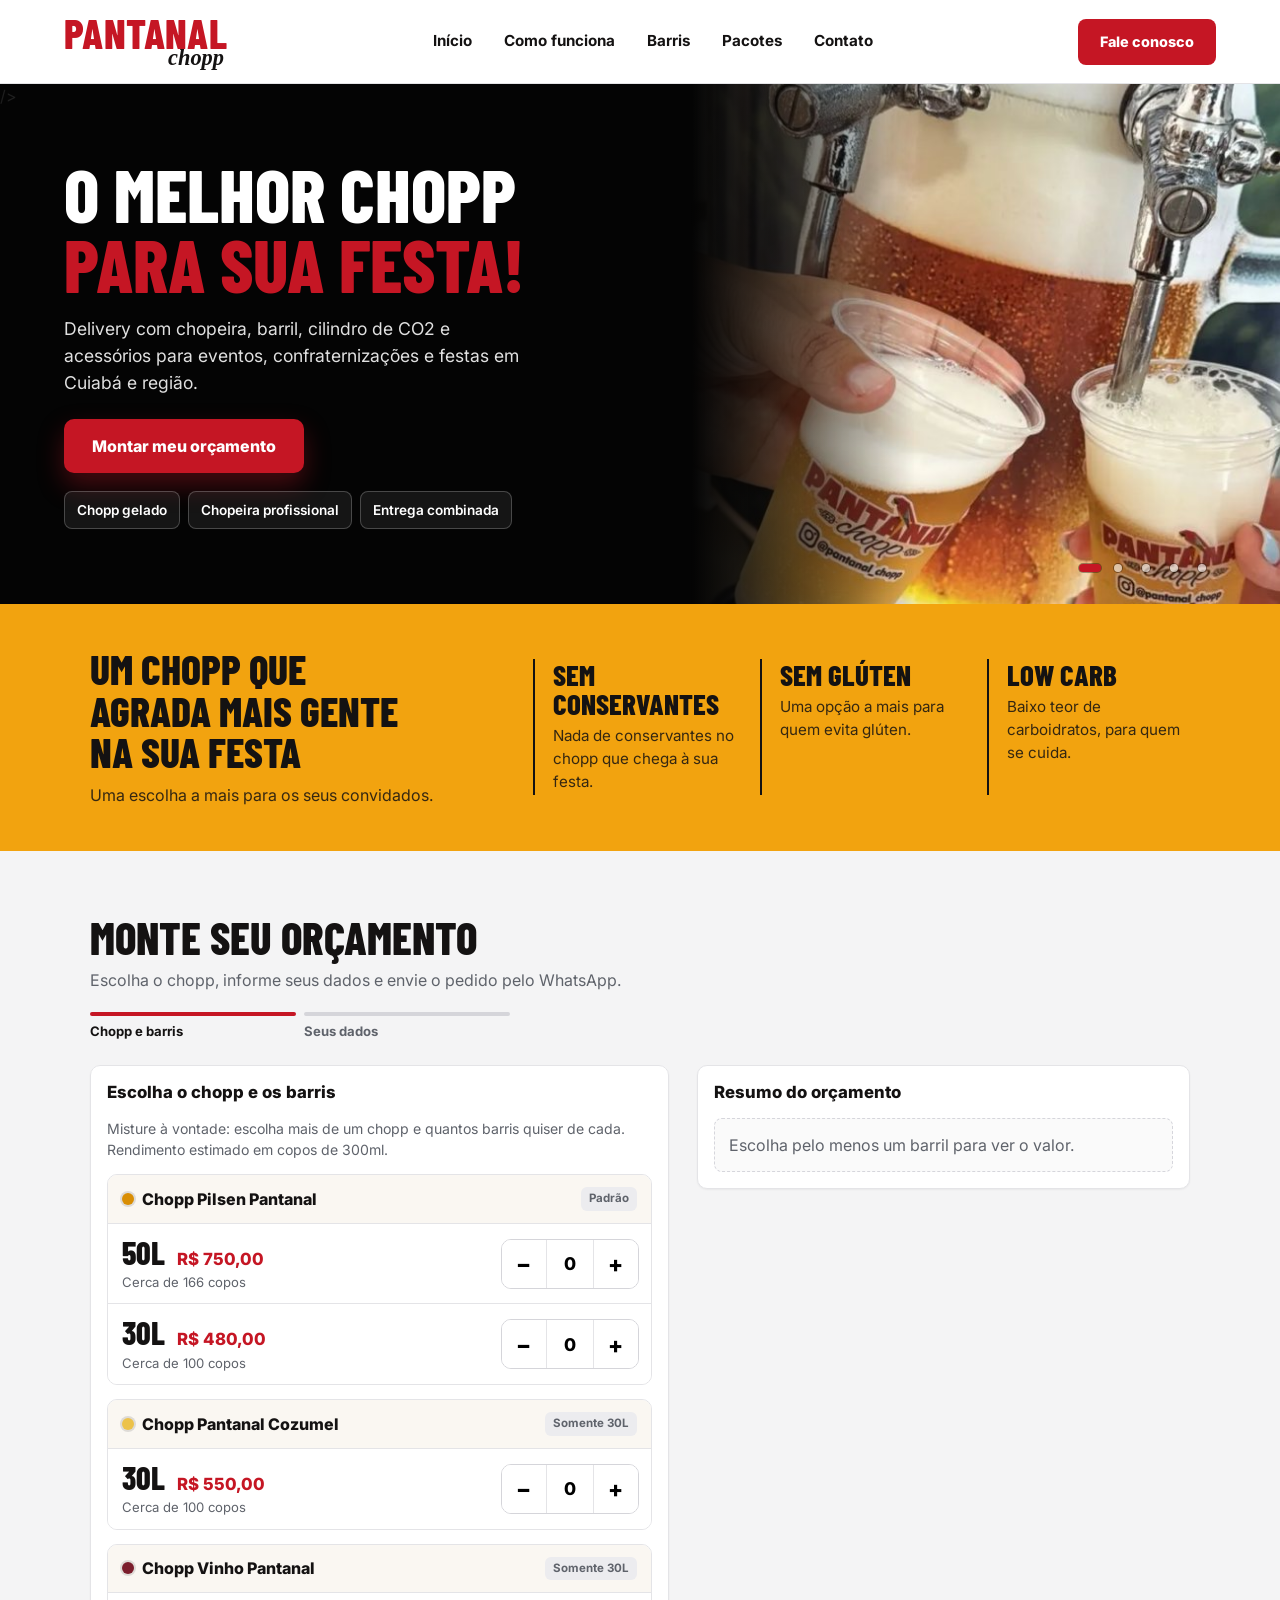
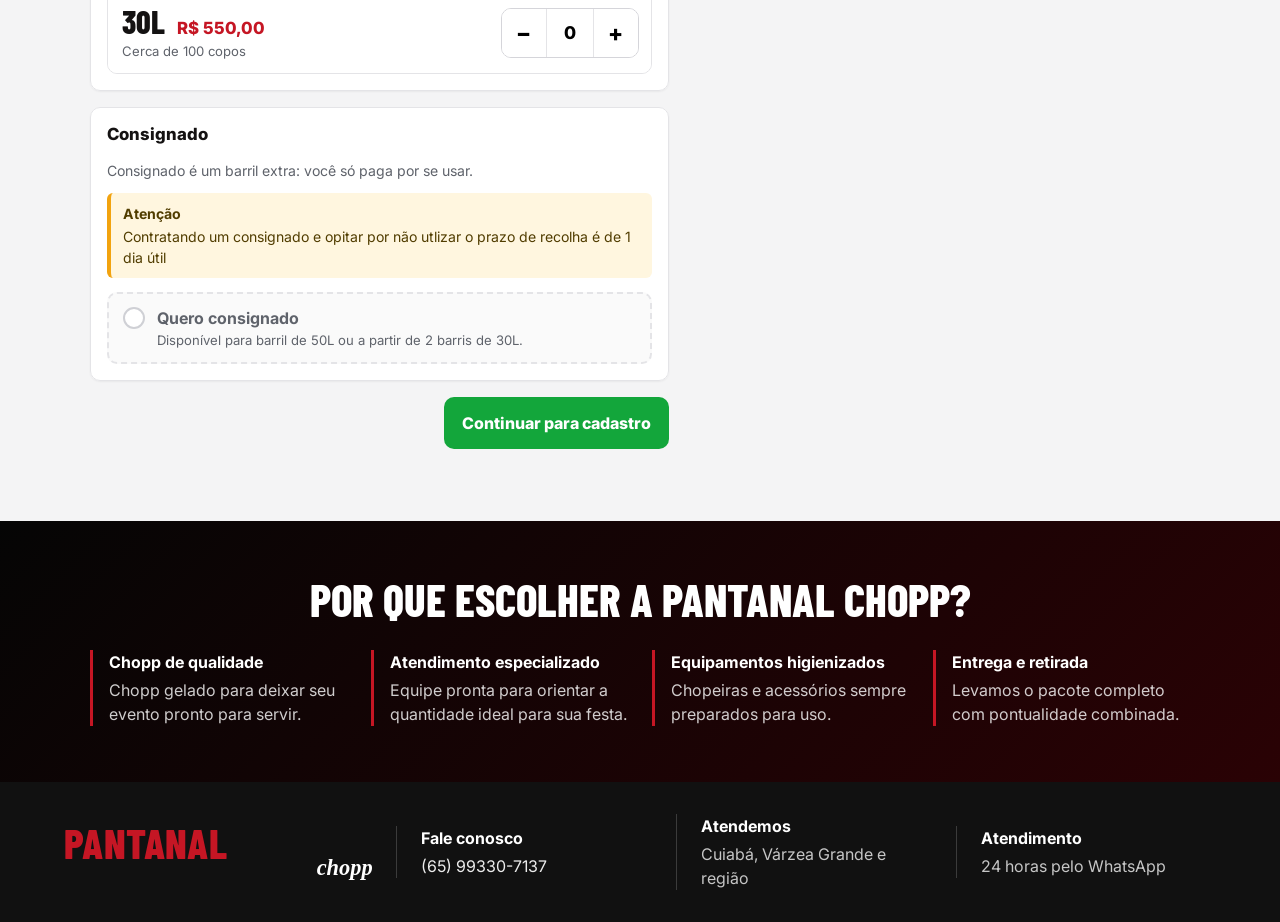
==== commit fc7b5d5e: "Atualizando o projeto com novas alterações" ====
--- a/atualizado/index (2).html
+++ b/atualizado/index (2).html
@@ -79,6 +79,16 @@
             aria-hidden="true"
             style="--pos-m: center 50%; --pos-d: center 50%"
           />
+             <img
+            class="hero-slide hero-slide--photo"
+            src="hero-pantanal-chopp.jpeg"
+            alt="Mulher segurando caneca de chopp Pantanal Chopp em uma festa"
+            width="680"
+            height="1024"
+            aria-hidden="true"
+            style="--pos-m: center 50%; --pos-d: center 50%"
+          />
+          
           <div class="hero-dots" id="heroDots"></div>
         </div>
 
